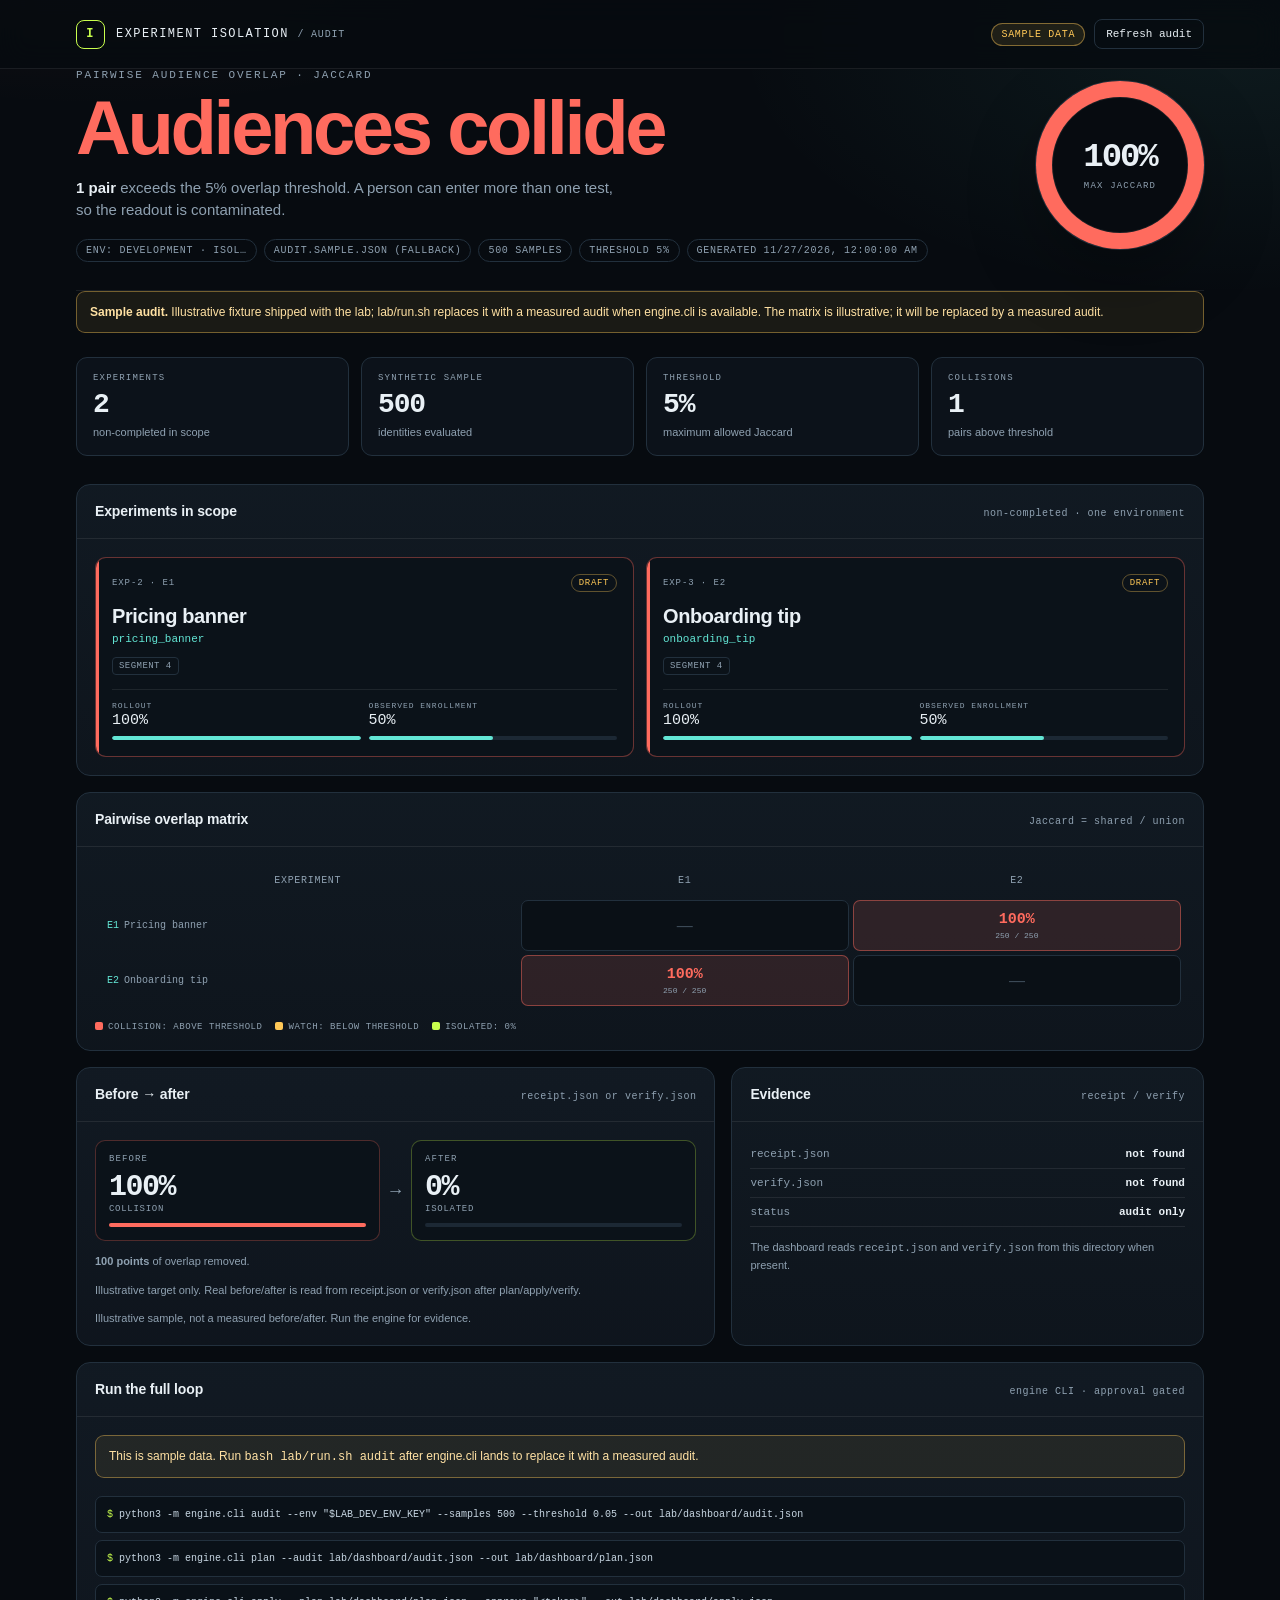
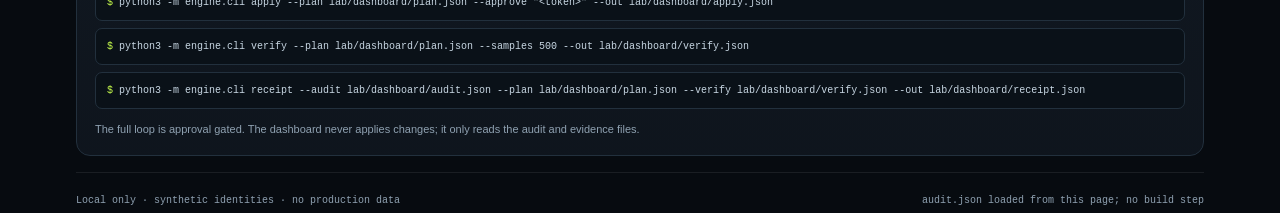
==== lab/dashboard/index.html @ 723dc2e5 "Experiment Isolation: agent skill, engine, and self-hosted lab" ====
<!doctype html>
<html lang="en">
<head>
<meta charset="utf-8">
<meta name="viewport" content="width=device-width, initial-scale=1">
<title>Experiment Isolation Lab · overlap audit</title>
<link rel="icon" href="data:image/svg+xml,<svg xmlns='http://www.w3.org/2000/svg' viewBox='0 0 100 100'><rect width='100' height='100' rx='22' fill='%23070b10'/><path d='M25 70 50 24l25 46' stroke='%23c9ff4d' stroke-width='9' fill='none'/></svg>">
<style>
:root {
  color-scheme: dark;
  --ink: #070b10;
  --panel: #0f161e;
  --panel-2: #121b24;
  --line: #22303d;
  --line-soft: rgba(255,255,255,.08);
  --text: #e9f0f5;
  --muted: #8fa1b1;
  --lime: #c9ff4d;
  --lime-dim: rgba(201,255,77,.13);
  --coral: #ff6b5e;
  --coral-dim: rgba(255,107,94,.13);
  --amber: #ffc857;
  --teal: #63e6d5;
  --mono: ui-monospace, SFMono-Regular, Menlo, Monaco, Consolas, monospace;
  --sans: -apple-system, BlinkMacSystemFont, "Segoe UI", Roboto, Helvetica, Arial, sans-serif;
}
* { box-sizing: border-box; }
html, body { margin: 0; min-height: 100%; }
body {
  background:
    radial-gradient(1000px 480px at 8% -10%, rgba(255,107,94,.10), transparent 60%),
    radial-gradient(800px 420px at 96% 2%, rgba(99,230,213,.07), transparent 62%),
    var(--ink);
  color: var(--text); font-family: var(--sans); line-height: 1.5;
}
body.isolated {
  background:
    radial-gradient(1000px 480px at 8% -10%, rgba(201,255,77,.10), transparent 60%),
    radial-gradient(800px 420px at 96% 2%, rgba(99,230,213,.07), transparent 62%),
    var(--ink);
}
a { color: var(--teal); }
.wrap { max-width: 1180px; margin: 0 auto; padding: 0 26px; }
header {
  position: sticky; top: 0; z-index: 10;
  background: rgba(7,11,16,.84); backdrop-filter: blur(14px);
  border-bottom: 1px solid var(--line-soft);
}
.nav { display: flex; align-items: center; justify-content: space-between; height: 68px; gap: 18px; }
.brand { display: flex; align-items: center; gap: 11px; font-family: var(--mono); font-size: 12px; letter-spacing: .12em; text-transform: uppercase; }
.mark { width: 29px; height: 29px; border: 1px solid var(--lime); border-radius: 8px; display: grid; place-items: center; color: var(--lime); font-weight: 700; }
.brand small { color: var(--muted); font-size: 10px; letter-spacing: .08em; }
.actions { display: flex; align-items: center; gap: 9px; }
.chip {
  display: inline-flex; align-items: center; gap: 6px; border: 1px solid var(--line);
  border-radius: 999px; padding: 5px 9px; font: 10px var(--mono); letter-spacing: .07em;
  text-transform: uppercase; color: var(--muted); white-space: nowrap;
}
.chip.live { border-color: rgba(201,255,77,.42); color: var(--lime); background: var(--lime-dim); }
.chip.warn { border-color: rgba(255,200,87,.45); color: var(--amber); background: rgba(255,200,87,.10); }
button {
  background: transparent; color: var(--text); border: 1px solid var(--line);
  border-radius: 8px; padding: 8px 11px; font: 11px var(--mono); cursor: pointer;
}
button:hover { border-color: var(--lime); color: var(--lime); }
button:disabled { opacity: .55; cursor: progress; }
main { padding: 42px 0 64px; }
.hero { display: grid; grid-template-columns: minmax(0, 1fr) 190px; gap: 30px; align-items: center; padding-bottom: 28px; border-bottom: 1px solid var(--line-soft); }
.kicker { font: 11px var(--mono); letter-spacing: .17em; text-transform: uppercase; color: var(--muted); margin-bottom: 12px; }
h1 { font-size: clamp(40px, 6.2vw, 76px); line-height: .92; letter-spacing: -.045em; margin: 0 0 14px; font-weight: 650; }
body.collision h1 { color: var(--coral); }
body.isolated h1 { color: var(--lime); }
.lede { color: var(--muted); max-width: 66ch; margin: 0; font-size: 15px; }
.lede strong { color: var(--text); font-weight: 600; }
.meta-row { display: flex; flex-wrap: wrap; gap: 7px; margin-top: 17px; }
.gauge {
  --pct: 0; --verdict: var(--muted);
  width: 168px; height: 168px; border-radius: 50%; justify-self: end;
  background: conic-gradient(var(--verdict) calc(var(--pct) * 1%), #1b2733 0);
  display: grid; place-items: center; position: relative;
  box-shadow: 0 0 0 1px var(--line), 0 28px 70px rgba(0,0,0,.28);
}
.gauge-inner { width: 136px; height: 136px; border-radius: 50%; background: var(--ink); display: flex; flex-direction: column; align-items: center; justify-content: center; border: 1px solid var(--line-soft); }
.gauge-inner span { font: 650 34px/1 var(--mono); letter-spacing: -.06em; }
.gauge-inner small { color: var(--muted); font: 9px var(--mono); letter-spacing: .13em; text-transform: uppercase; margin-top: 7px; }
.stats { display: grid; grid-template-columns: repeat(4, minmax(0,1fr)); gap: 12px; margin: 24px 0 28px; }
.stat { border: 1px solid var(--line); border-radius: 11px; background: rgba(15,22,30,.7); padding: 15px 16px; }
.stat-label { color: var(--muted); font: 9px var(--mono); letter-spacing: .13em; text-transform: uppercase; }
.stat-value { font: 650 28px/1.1 var(--mono); letter-spacing: -.04em; margin-top: 7px; }
.stat-sub { color: var(--muted); font-size: 11px; margin-top: 3px; }
.panel { border: 1px solid var(--line); border-radius: 14px; background: linear-gradient(180deg, rgba(18,27,36,.9), rgba(15,22,30,.9)); margin-bottom: 16px; overflow: hidden; }
.panel-head { display: flex; align-items: baseline; justify-content: space-between; gap: 12px; padding: 16px 18px; border-bottom: 1px solid var(--line-soft); }
.panel-head h2 { margin: 0; font-size: 14px; letter-spacing: -.01em; }
.panel-head p { margin: 0; color: var(--muted); font: 10px var(--mono); letter-spacing: .05em; }
.panel-body { padding: 18px; }
.experiment-grid { display: grid; grid-template-columns: repeat(2, minmax(0,1fr)); gap: 12px; }
.exp-card { border: 1px solid var(--line); border-radius: 11px; background: #0b1219; padding: 16px; position: relative; overflow: hidden; }
.exp-card.hit { border-color: rgba(255,107,94,.38); }
.exp-card.hit::before { content: ""; position: absolute; left: 0; top: 0; bottom: 0; width: 3px; background: var(--coral); }
.exp-top { display: flex; justify-content: space-between; align-items: center; gap: 8px; }
.exp-id { font: 9px var(--mono); color: var(--muted); letter-spacing: .1em; }
.status { font: 9px var(--mono); text-transform: uppercase; letter-spacing: .07em; border: 1px solid var(--line); border-radius: 999px; padding: 3px 7px; color: var(--muted); }
.status.running { color: var(--lime); border-color: rgba(201,255,77,.35); }
.status.created { color: var(--amber); border-color: rgba(255,200,87,.35); }
.status.paused, .status.completed { color: var(--muted); }
.exp-card h3 { margin: 9px 0 2px; font-size: 20px; letter-spacing: -.02em; }
.feature { font: 11px var(--mono); color: var(--teal); margin-bottom: 12px; }
.tags { display: flex; flex-wrap: wrap; gap: 5px; margin-bottom: 14px; }
.tag { font: 9px var(--mono); letter-spacing: .05em; text-transform: uppercase; color: var(--muted); border: 1px solid var(--line); border-radius: 4px; padding: 3px 6px; }
.mini-grid { display: grid; grid-template-columns: 1fr 1fr; gap: 8px; border-top: 1px solid var(--line-soft); padding-top: 11px; }
.mini-label { font: 8px var(--mono); letter-spacing: .12em; text-transform: uppercase; color: var(--muted); }
.mini-value { font: 15px var(--mono); margin-top: 2px; }
.bar { height: 4px; border-radius: 999px; background: #1c2834; overflow: hidden; margin-top: 7px; }
.bar span { display: block; height: 100%; background: var(--teal); border-radius: inherit; }
.empty { border: 1px dashed var(--line); border-radius: 10px; padding: 26px; color: var(--muted); text-align: center; font-size: 13px; }
.matrix-wrap { overflow-x: auto; }
.matrix { width: 100%; border-collapse: separate; border-spacing: 4px; min-width: 540px; }
.matrix caption { text-align: left; color: var(--muted); font: 10px var(--mono); padding-bottom: 9px; }
.matrix th { font: 10px var(--mono); color: var(--muted); text-align: left; font-weight: 500; padding: 6px 8px; }
.matrix thead th { text-align: center; text-transform: uppercase; letter-spacing: .07em; }
.matrix tbody th { white-space: nowrap; max-width: 230px; overflow: hidden; text-overflow: ellipsis; }
.row-id { color: var(--teal); margin-right: 5px; }
.matrix td { text-align: center; vertical-align: middle; border-radius: 7px; padding: 10px 8px; min-width: 92px; border: 1px solid var(--line); background: #0b1219; }
.matrix td strong { display: block; font: 600 15px var(--mono); }
.matrix td small { display: block; color: var(--muted); font: 8px var(--mono); margin-top: 3px; }
.matrix td.diag { color: #3d4c59; background: #0a1016; }
.matrix td.na { color: #3d4c59; }
.matrix td.collision { background: var(--coral-dim); border-color: rgba(255,107,94,.45); }
.matrix td.collision strong { color: var(--coral); }
.matrix td.watch { background: rgba(255,200,87,.08); border-color: rgba(255,200,87,.3); }
.matrix td.watch strong { color: var(--amber); }
.matrix td.clear { background: rgba(201,255,77,.07); border-color: rgba(201,255,77,.28); }
.matrix td.clear strong { color: var(--lime); }
.legend { display: flex; flex-wrap: wrap; gap: 13px; padding-top: 12px; color: var(--muted); font: 9px var(--mono); text-transform: uppercase; letter-spacing: .06em; }
.legend i { display: inline-block; width: 8px; height: 8px; border-radius: 2px; margin-right: 5px; vertical-align: -1px; }
.two-col { display: grid; grid-template-columns: 1.15fr .85fr; gap: 16px; }
.ba-grid { display: flex; align-items: center; gap: 10px; }
.ba-card { flex: 1; border: 1px solid var(--line); border-radius: 10px; background: #0b1219; padding: 13px; }
.ba-card.before { border-color: rgba(255,107,94,.28); }
.ba-card.after.clear { border-color: rgba(201,255,77,.28); }
.ba-label { font: 9px var(--mono); color: var(--muted); letter-spacing: .12em; text-transform: uppercase; }
.ba-value { font: 650 30px/1 var(--mono); letter-spacing: -.05em; margin: 8px 0 2px; }
.ba-verdict { font: 9px var(--mono); text-transform: uppercase; letter-spacing: .08em; color: var(--muted); }
.ba-bar { height: 4px; border-radius: 999px; background: #1c2834; overflow: hidden; margin-top: 9px; }
.ba-bar span { display: block; height: 100%; background: var(--coral); }
.ba-card.after.clear .ba-bar span { background: var(--lime); }
.ba-arrow { color: var(--muted); font: 18px var(--mono); }
.ba-note { color: var(--muted); font-size: 11px; margin-top: 12px; }
.evidence-row { display: flex; justify-content: space-between; gap: 10px; padding: 8px 0; border-bottom: 1px solid var(--line-soft); font: 11px var(--mono); }
.evidence-row:last-child { border-bottom: 0; }
.evidence-row span { color: var(--muted); }
.pass { color: var(--lime); }
.fail { color: var(--coral); }
.cmd { font: 10px/1.7 var(--mono); color: #c8d7e3; background: #0a1118; border: 1px solid var(--line); border-radius: 7px; padding: 9px 11px; margin-bottom: 7px; overflow-wrap: anywhere; }
.prompt { color: var(--lime); margin-right: 6px; }
.note { border: 1px solid rgba(255,200,87,.4); background: rgba(255,200,87,.08); color: #ffe1a3; border-radius: 9px; padding: 11px 13px; margin: 0 0 18px; font-size: 12px; }
.footer { color: var(--muted); font: 10px/1.6 var(--mono); display: flex; flex-wrap: wrap; justify-content: space-between; gap: 10px; padding-top: 20px; border-top: 1px solid var(--line-soft); }
.sr { position: absolute; width: 1px; height: 1px; padding: 0; margin: -1px; overflow: hidden; clip: rect(0,0,0,0); border: 0; }
@media (max-width: 880px) {
  .hero { grid-template-columns: 1fr; }
  .gauge { justify-self: start; }
  .stats { grid-template-columns: 1fr 1fr; }
  .two-col { grid-template-columns: 1fr; }
  .experiment-grid { grid-template-columns: 1fr; }
}
</style>
</head>
<body>
<header>
  <div class="wrap nav">
    <div class="brand"><span class="mark">I</span><div>Experiment Isolation <small>/ audit</small></div></div>
    <div class="actions">
      <span id="source-chip" class="chip">LOADING</span>
      <button id="refresh" type="button">Refresh audit</button>
    </div>
  </div>
</header>
<main class="wrap">
  <section class="hero">
    <div>
      <div class="kicker">Pairwise audience overlap · Jaccard</div>
      <h1 id="verdict-title">Loading audit</h1>
      <p class="lede" id="verdict-copy">Reading audit.json from this directory.</p>
      <div class="meta-row" id="env-meta"></div>
    </div>
    <div class="gauge" id="gauge" aria-label="Maximum pairwise overlap">
      <div class="gauge-inner"><span id="max-jaccard">—</span><small>max Jaccard</small></div>
    </div>
  </section>
  <div id="sample-note"></div>
  <section class="stats" id="stats"></section>
  <section class="panel">
    <div class="panel-head"><h2>Experiments in scope</h2><p id="experiments-subtitle">non-completed · one environment</p></div>
    <div class="panel-body"><div class="experiment-grid" id="experiment-grid"></div></div>
  </section>
  <section class="panel">
    <div class="panel-head"><h2>Pairwise overlap matrix</h2><p id="matrix-subtitle">Jaccard = shared / union</p></div>
    <div class="panel-body">
      <div class="matrix-wrap" id="matrix"></div>
      <div class="legend">
        <span><i style="background:#ff6b5e"></i>collision: above threshold</span>
        <span><i style="background:#ffc857"></i>watch: below threshold</span>
        <span><i style="background:#c9ff4d"></i>isolated: 0%</span>
      </div>
    </div>
  </section>
  <div class="two-col">
    <section class="panel">
      <div class="panel-head"><h2>Before → after</h2><p>receipt.json or verify.json</p></div>
      <div class="panel-body" id="before-after"></div>
    </section>
    <section class="panel">
      <div class="panel-head"><h2>Evidence</h2><p>receipt / verify</p></div>
      <div class="panel-body" id="evidence"></div>
    </section>
  </div>
  <section class="panel">
    <div class="panel-head"><h2>Run the full loop</h2><p>engine CLI · approval gated</p></div>
    <div class="panel-body" id="runbook"></div>
  </section>
  <div class="footer">
    <span>Local only · synthetic identities · no production data</span>
    <span>audit.json loaded from this page; no build step</span>
  </div>
</main>
<script>
(function () {
  "use strict";

  var state = { audit: null, receipt: null, verify: null, source: "audit.json" };

  function $(id) { return document.getElementById(id); }

  function esc(value) {
    return String(value === null || value === undefined ? "" : value).replace(/[&<>"']/g, function (char) {
      return { "&": "&amp;", "<": "&lt;", ">": "&gt;", '"': "&quot;", "'": "&#39;" }[char];
    });
  }

  function pct(value) {
    if (value === null || value === undefined || isNaN(Number(value))) { return "—"; }
    return (Math.round(Number(value) * 1000) / 10) + "%";
  }

  function number(value) {
    if (value === null || value === undefined || isNaN(Number(value))) { return "—"; }
    return Number(value).toLocaleString();
  }

  function pairKey(a, b) {
    var left = String(a);
    var right = String(b);
    return left < right ? left + "|" + right : right + "|" + left;
  }

  function fetchJson(path, required) {
    return fetch(path, { cache: "no-store" }).then(function (response) {
      if (!response.ok) { throw new Error(path + ": HTTP " + response.status); }
      return response.json();
    }).catch(function (error) {
      if (required) { throw error; }
      return null;
    });
  }

  function setLoading(loading) {
    var button = $("refresh");
    button.disabled = loading;
    button.textContent = loading ? "Loading…" : "Refresh audit";
  }

  function derive() {
    var audit = state.audit || {};
    var experiments = Array.isArray(audit.experiments) ? audit.experiments : [];
    var overlaps = Array.isArray(audit.overlaps) ? audit.overlaps : [];
    var threshold = Number(audit.threshold);
    if (isNaN(threshold)) { threshold = 0.05; }

    var maxJaccard = 0;
    overlaps.forEach(function (overlap) {
      var value = Number(overlap.jaccard);
      if (!isNaN(value) && value > maxJaccard) { maxJaccard = value; }
    });

    var collisionPairs = [];
    if (Array.isArray(audit.collisions) && audit.collisions.length) {
      collisionPairs = audit.collisions.map(function (pair) { return [pair[0], pair[1]]; });
    } else {
      overlaps.forEach(function (overlap) {
        var value = Number(overlap.jaccard);
        if (String(overlap.verdict || "").toLowerCase() === "collision" || value > threshold) {
          collisionPairs.push([overlap.a, overlap.b]);
        }
      });
    }

    var collisionKeys = {};
    var collisionIds = {};
    collisionPairs.forEach(function (pair) {
      collisionKeys[pairKey(pair[0], pair[1])] = true;
      collisionIds[String(pair[0])] = true;
      collisionIds[String(pair[1])] = true;
    });

    var verdict = String(audit.verdict || "").toLowerCase();
    if (!verdict) {
      verdict = collisionPairs.length || maxJaccard > threshold ? "collision" : "isolated";
    }
    if (verdict !== "collision" && verdict !== "isolated") { verdict = "isolated"; }

    // Receipt/verify describe the state AFTER apply. The audit stays the
    // before-snapshot for the matrix, but the hero should show the current
    // measured state once evidence exists.
    var afterEvidence = null;
    if (state.receipt && state.receipt.after && state.receipt.after.max_jaccard !== undefined) {
      afterEvidence = {
        maxJaccard: Number(state.receipt.after.max_jaccard),
        verdict: String(state.receipt.after.verdict || "").toLowerCase() || "isolated",
        source: "receipt.json"
      };
    } else if (state.verify && state.verify.after_jaccard !== undefined) {
      afterEvidence = {
        maxJaccard: Number(state.verify.after_jaccard),
        verdict: Number(state.verify.after_jaccard) > threshold ? "collision" : "isolated",
        source: "verify.json"
      };
    }
    if (afterEvidence && afterEvidence.verdict !== "collision" && afterEvidence.verdict !== "isolated") {
      afterEvidence.verdict = afterEvidence.maxJaccard > threshold ? "collision" : "isolated";
    }
    var displayJaccard = afterEvidence ? afterEvidence.maxJaccard : maxJaccard;
    var displayVerdict = afterEvidence ? afterEvidence.verdict : verdict;
    var displayIsCollision = displayVerdict === "collision";

    function overlapFor(a, b) {
      var key = pairKey(a, b);
      for (var index = 0; index < overlaps.length; index += 1) {
        if (pairKey(overlaps[index].a, overlaps[index].b) === key) { return overlaps[index]; }
      }
      return null;
    }

    function observedRate(id) {
      var rates = [];
      overlaps.forEach(function (overlap) {
        if (String(overlap.a) === String(id) && overlap.a_rate !== undefined) { rates.push(Number(overlap.a_rate)); }
        if (String(overlap.b) === String(id) && overlap.b_rate !== undefined) { rates.push(Number(overlap.b_rate)); }
      });
      if (!rates.length) { return null; }
      return Math.max.apply(null, rates);
    }

    return {
      audit: audit,
      experiments: experiments,
      overlaps: overlaps,
      threshold: threshold,
      maxJaccard: maxJaccard,
      collisionPairs: collisionPairs,
      collisionKeys: collisionKeys,
      collisionIds: collisionIds,
      verdict: verdict,
      isCollision: verdict === "collision",
      afterEvidence: afterEvidence,
      displayJaccard: displayJaccard,
      displayVerdict: displayVerdict,
      displayIsCollision: displayIsCollision,
      overlapFor: overlapFor,
      observedRate: observedRate,
      sample: (audit._meta || {}).source === "sample",
      meta: audit._meta || {}
    };
  }

  function renderStats(model) {
    var items = [
      { label: "Experiments", value: String(model.experiments.length), sub: "non-completed in scope" },
      { label: "Synthetic sample", value: number(model.audit.sample_size), sub: "identities evaluated" },
      { label: "Threshold", value: pct(model.threshold), sub: "maximum allowed Jaccard" },
      {
        label: model.afterEvidence ? "Collisions (before)" : "Collisions",
        value: String(model.collisionPairs.length),
        sub: model.afterEvidence ? "audit snapshot" : "pairs above threshold"
      }
    ];
    $("stats").innerHTML = items.map(function (item) {
      return "<div class='stat'><div class='stat-label'>" + esc(item.label) + "</div>" +
        "<div class='stat-value'>" + esc(item.value) + "</div>" +
        "<div class='stat-sub'>" + esc(item.sub) + "</div></div>";
    }).join("");
  }

  function renderExperiments(model) {
    if (!model.experiments.length) {
      $("experiment-grid").innerHTML = "<div class='empty'>No experiments in this audit. Run the seed, then regenerate audit.json.</div>";
      return;
    }
    $("experiment-grid").innerHTML = model.experiments.map(function (experiment, index) {
      var id = String(experiment.id);
      var status = String(experiment.status || "unknown").toLowerCase();
      var statusLabel = status === "created" ? "draft" : status;
      var hit = Boolean(model.collisionIds[id]);
      var segmentIds = Array.isArray(experiment.audience_segment_ids) ? experiment.audience_segment_ids : [];
      var tags = segmentIds.length ? segmentIds.map(function (segmentId) {
        return "<span class='tag'>segment " + esc(segmentId) + "</span>";
      }).join("") : "<span class='tag'>no segment</span>";
      var rollout = Number(experiment.rollout_percentage);
      if (isNaN(rollout)) { rollout = 0; }
      var observed = model.observedRate(id);
      return "<article class='exp-card" + (hit ? " hit" : "") + "'>" +
        "<div class='exp-top'><span class='exp-id'>EXP-" + esc(experiment.id) + " · E" + (index + 1) + "</span>" +
        "<span class='status " + esc(status) + "'>" + esc(statusLabel) + "</span></div>" +
        "<h3>" + esc(experiment.name || "Unnamed experiment") + "</h3>" +
        "<div class='feature'>" + esc(experiment.feature || "unknown feature") + "</div>" +
        "<div class='tags'>" + tags + "</div>" +
        "<div class='mini-grid'>" +
        "<div><div class='mini-label'>rollout</div><div class='mini-value'>" + pct(rollout / 100) + "</div>" +
        "<div class='bar'><span style='width:" + Math.max(0, Math.min(100, rollout)) + "%'></span></div></div>" +
        "<div><div class='mini-label'>" + (model.afterEvidence ? "observed (before)" : "observed enrollment") + "</div><div class='mini-value'>" + pct(observed) + "</div>" +
        "<div class='bar'><span style='width:" + Math.max(0, Math.min(100, Number(observed || 0) * 100)) + "%'></span></div></div>" +
        "</div></article>";
    }).join("");
  }

  function renderMatrix(model) {
    if (model.experiments.length < 2) {
      $("matrix").innerHTML = "<div class='empty'>A matrix needs at least two experiments.</div>";
      return;
    }
    var html = "<table class='matrix'><caption class='sr'>Pairwise Jaccard overlap between experiments</caption><thead><tr><th scope='col'>Experiment</th>";
    model.experiments.forEach(function (experiment, index) {
      html += "<th scope='col' title='" + esc(experiment.name) + "'>E" + (index + 1) + "</th>";
    });
    html += "</tr></thead><tbody>";
    model.experiments.forEach(function (row, rowIndex) {
      html += "<tr><th scope='row'><span class='row-id'>E" + (rowIndex + 1) + "</span>" + esc(row.name) + "</th>";
      model.experiments.forEach(function (col, colIndex) {
        if (rowIndex === colIndex) {
          html += "<td class='diag'>—</td>";
          return;
        }
        var overlap = model.overlapFor(row.id, col.id);
        if (!overlap) {
          html += "<td class='na'>—</td>";
          return;
        }
        var jaccard = Number(overlap.jaccard);
        var cssClass = jaccard > model.threshold ? "collision" : (jaccard === 0 ? "clear" : "watch");
        html += "<td class='" + cssClass + "'><strong>" + pct(jaccard) + "</strong><small>" +
          number(overlap.shared) + " / " + number(overlap.union) + "</small></td>";
      });
      html += "</tr>";
    });
    html += "</tbody></table>";
    $("matrix").innerHTML = html;
    $("matrix-subtitle").textContent = model.afterEvidence
      ? ((model.verdict === "collision" ? "before snapshot" : "audit snapshot") + " · Jaccard = shared / union")
      : "Jaccard = shared / union";
  }

  function verdictFor(jaccard, threshold) {
    if (jaccard === null || jaccard === undefined || isNaN(Number(jaccard))) { return "not measured"; }
    return Number(jaccard) > threshold ? "collision" : "isolated";
  }

  function beforeAfter(model) {
    var audit = model.audit;
    var before = null;
    var after = null;
    var note = "";

    if (state.receipt && state.receipt.before && state.receipt.after) {
      before = state.receipt.before;
      after = state.receipt.after;
      note = "Read from receipt.json.";
    } else if (state.verify) {
      before = { max_jaccard: state.verify.before_jaccard, verdict: verdictFor(state.verify.before_jaccard, model.threshold) };
      after = { max_jaccard: state.verify.after_jaccard, verdict: verdictFor(state.verify.after_jaccard, model.threshold) };
      note = "Read from verify.json.";
    } else if (audit.before_after && audit.before_after.before) {
      before = audit.before_after.before;
      after = audit.before_after.after || null;
      note = audit.before_after.note || "";
    } else {
      before = { max_jaccard: model.maxJaccard, verdict: model.verdict };
      note = "No receipt.json or verify.json yet. The right-hand panel stays empty until plan → apply → verify runs.";
    }

    var beforeValue = before && before.max_jaccard !== undefined ? Number(before.max_jaccard) : null;
    var afterValue = after && after.max_jaccard !== undefined ? Number(after.max_jaccard) : null;
    var afterClass = afterValue === 0 ? "clear" : "";
    var delta = beforeValue !== null && afterValue !== null ? beforeValue - afterValue : null;

    var html = "<div class='ba-grid'>" +
      "<div class='ba-card before'><div class='ba-label'>Before</div><div class='ba-value'>" + pct(beforeValue) + "</div>" +
      "<div class='ba-verdict'>" + esc(before && before.verdict || verdictFor(beforeValue, model.threshold)) + "</div>" +
      "<div class='ba-bar'><span style='width:" + Math.max(0, Math.min(100, (beforeValue || 0) * 100)) + "%'></span></div></div>" +
      "<div class='ba-arrow'>→</div>" +
      "<div class='ba-card after " + afterClass + "'><div class='ba-label'>After</div><div class='ba-value'>" + (afterValue === null ? "—" : pct(afterValue)) + "</div>" +
      "<div class='ba-verdict'>" + esc(after && after.verdict || verdictFor(afterValue, model.threshold)) + "</div>" +
      "<div class='ba-bar'><span style='width:" + Math.max(0, Math.min(100, (afterValue || 0) * 100)) + "%'></span></div></div>" +
      "</div>";
    if (delta !== null) {
      html += "<div class='ba-note'><strong>" + (Math.round(delta * 1000) / 10) + " points</strong> of overlap removed.</div>";
    }
    if (note) { html += "<div class='ba-note'>" + esc(note) + "</div>"; }
    if (model.sample) { html += "<div class='ba-note'>Illustrative sample, not a measured before/after. Run the engine for evidence.</div>"; }
    $("before-after").innerHTML = html;
  }

  function tokenTotal(counts) {
    if (!counts || typeof counts !== "object") { return 0; }
    return Object.keys(counts).reduce(function (total, key) { return total + Number(counts[key] || 0); }, 0);
  }

  function renderEvidence(model) {
    var receipt = state.receipt;
    var verify = state.verify;
    var rows = [];
    if (receipt) {
      rows.push(["receipt.json", "loaded"]);
      rows.push(["pass", String(Boolean(receipt.pass))]);
      rows.push(["changes", number(Array.isArray(receipt.changes) ? receipt.changes.length : receipt.changes)]);
      rows.push(["token count", number(tokenTotal(receipt.token_count))]);
      rows.push(["rollback steps", number(Array.isArray(receipt.rollback) ? receipt.rollback.length : 0)]);
    } else if (verify) {
      rows.push(["verify.json", "loaded"]);
      rows.push(["pass", String(Boolean(verify.pass))]);
      rows.push(["before", pct(verify.before_jaccard)]);
      rows.push(["after", pct(verify.after_jaccard)]);
      rows.push(["sample", number(verify.sample_size)]);
    } else {
      rows.push(["receipt.json", "not found"]);
      rows.push(["verify.json", "not found"]);
      rows.push(["status", "audit only"]);
    }
    $("evidence").innerHTML = rows.map(function (row, index) {
      var valueClass = row[0] === "pass" ? (row[1] === "true" ? "pass" : "fail") : "";
      return "<div class='evidence-row'><span>" + esc(row[0]) + "</span><strong class='" + valueClass + "'>" + esc(row[1]) + "</strong></div>";
    }).join("") + (state.receipt || state.verify ? "" : "<div class='ba-note'>The dashboard reads <code>receipt.json</code> and <code>verify.json</code> from this directory when present.</div>");
  }

  function commandLine(command) {
    return "<div class='cmd'><span class='prompt'>$</span>" + esc(command) + "</div>";
  }

  function renderRunbook(model) {
    var commands = [
      "python3 -m engine.cli audit --env \"$LAB_DEV_ENV_KEY\" --samples 500 --threshold 0.05 --out lab/dashboard/audit.json",
      "python3 -m engine.cli plan --audit lab/dashboard/audit.json --out lab/dashboard/plan.json",
      "python3 -m engine.cli apply --plan lab/dashboard/plan.json --approve \"<token>\" --out lab/dashboard/apply.json",
      "python3 -m engine.cli verify --plan lab/dashboard/plan.json --samples 500 --out lab/dashboard/verify.json",
      "python3 -m engine.cli receipt --audit lab/dashboard/audit.json --plan lab/dashboard/plan.json --verify lab/dashboard/verify.json --out lab/dashboard/receipt.json"
    ];
    var html = "";
    if (model.sample) {
      html += "<div class='note'>This is sample data. Run <code>bash lab/run.sh audit</code> after engine.cli lands to replace it with a measured audit.</div>";
    }
    html += commands.map(commandLine).join("");
    html += "<div class='ba-note'>The full loop is approval gated. The dashboard never applies changes; it only reads the audit and evidence files.</div>";
    $("runbook").innerHTML = html;
  }

  function renderHeader(model) {
    var audit = model.audit;
    var environment = audit.environment || {};
    var meta = model.meta || {};
    var sourceChip = $("source-chip");
    sourceChip.className = "chip " + (model.sample ? "warn" : "live");
    sourceChip.textContent = model.sample ? "SAMPLE DATA" : "ENGINE AUDIT";

    var metaItems = [];
    metaItems.push("env: " + (environment.name || "unknown") + (environment.key_prefix ? " · " + environment.key_prefix + "…" : ""));
    metaItems.push(state.source);
    metaItems.push(number(audit.sample_size) + " samples");
    metaItems.push("threshold " + pct(model.threshold));
    if (model.afterEvidence) { metaItems.push("after: " + model.afterEvidence.source); }
    if (meta.generated_at) { metaItems.push("generated " + new Date(meta.generated_at).toLocaleString()); }
    $("env-meta").innerHTML = metaItems.map(function (item) {
      return "<span class='chip'>" + esc(item) + "</span>";
    }).join("");
    $("experiments-subtitle").textContent = model.afterEvidence
      ? (model.verdict === "collision" ? "audit snapshot · before apply" : "audit snapshot · current")
      : "non-completed · one environment";

    $("sample-note").innerHTML = "";
    if (model.sample) {
      $("sample-note").innerHTML = "<div class='note'><strong>Sample audit.</strong> " +
        esc(meta.reason || "engine.cli is not available yet") +
        " The matrix is illustrative; it will be replaced by a measured audit.</div>";
    }
  }

  function renderVerdict(model) {
    var title = $("verdict-title");
    var copy = $("verdict-copy");
    if (!model.experiments.length) {
      title.textContent = "No experiments";
      copy.innerHTML = "The audit has no experiments. Run <code>python3 lab/seed/seed.py</code>, then regenerate the audit.";
    } else if (model.afterEvidence) {
      if (model.displayIsCollision) {
        title.textContent = "Audiences still collide";
        copy.innerHTML = "After isolation evidence still shows <strong>" + pct(model.displayJaccard) +
          "</strong> overlap, above the " + pct(model.threshold) + " threshold. Inspect the evidence panel.";
      } else {
        title.textContent = "Audiences isolated";
        copy.innerHTML = "After isolation: no pair exceeds the " + pct(model.threshold) +
          " overlap threshold. The matrix below is the <strong>" +
          (model.verdict === "collision" ? "before snapshot" : "latest audit snapshot") +
          "</strong>; the receipt is the after evidence.";
      }
    } else if (model.isCollision) {
      title.textContent = "Audiences collide";
      copy.innerHTML = "<strong>" + model.collisionPairs.length + " pair" + (model.collisionPairs.length === 1 ? "" : "s") +
        "</strong> " + (model.collisionPairs.length === 1 ? "exceeds" : "exceed") + " the " + pct(model.threshold) +
        " overlap threshold. A person can enter more than one test, so the readout is contaminated.";
    } else {
      title.textContent = "Audiences isolated";
      copy.innerHTML = "No pair exceeds the " + pct(model.threshold) + " overlap threshold. Each identity enters at most one experiment audience.";
    }
    $("max-jaccard").textContent = pct(model.displayJaccard);
    var gauge = $("gauge");
    gauge.style.setProperty("--pct", String(Math.max(0, Math.min(100, Math.round(model.displayJaccard * 100)))));
    gauge.style.setProperty("--verdict", model.displayIsCollision ? "var(--coral)" : "var(--lime)");
  }

  function render() {
    var model = derive();
    document.body.classList.toggle("collision", model.displayIsCollision);
    document.body.classList.toggle("isolated", !model.displayIsCollision);
    renderHeader(model);
    renderVerdict(model);
    renderStats(model);
    renderExperiments(model);
    renderMatrix(model);
    beforeAfter(model);
    renderEvidence(model);
    renderRunbook(model);
  }

  function renderError(error) {
    document.body.classList.remove("isolated");
    document.body.classList.add("collision");
    $("source-chip").className = "chip warn";
    $("source-chip").textContent = "NO DATA";
    $("verdict-title").textContent = "Audit not found";
    $("verdict-copy").innerHTML = "The dashboard could not load <code>audit.json</code>. Start the lab and generate an audit first.";
    $("env-meta").innerHTML = "";
    $("sample-note").innerHTML = "<div class='note'><strong>Expected file:</strong> audit.json in this directory.<br><strong>Command:</strong> bash lab/run.sh<br><strong>Error:</strong> " + esc(error && error.message || error) + "</div>";
    ["stats", "experiment-grid", "matrix", "before-after", "evidence", "runbook"].forEach(function (id) {
      $(id).innerHTML = "<div class='empty'>Nothing to render yet.</div>";
    });
    $("max-jaccard").textContent = "—";
  }

  async function load() {
    setLoading(true);
    var audit = null;
    state.source = "audit.json";
    try {
      audit = await fetchJson("audit.json", true);
    } catch (error) {
      try {
        audit = await fetchJson("audit.sample.json", true);
        state.source = "audit.sample.json (fallback)";
      } catch (sampleError) {
        renderError(error);
        setLoading(false);
        return;
      }
    }
    state.audit = audit;
    var extras = await Promise.all([fetchJson("receipt.json", false), fetchJson("verify.json", false)]);
    state.receipt = extras[0];
    state.verify = extras[1];
    render();
    setLoading(false);
  }

  $("refresh").addEventListener("click", load);
  load();
}());
</script>
</body>
</html>
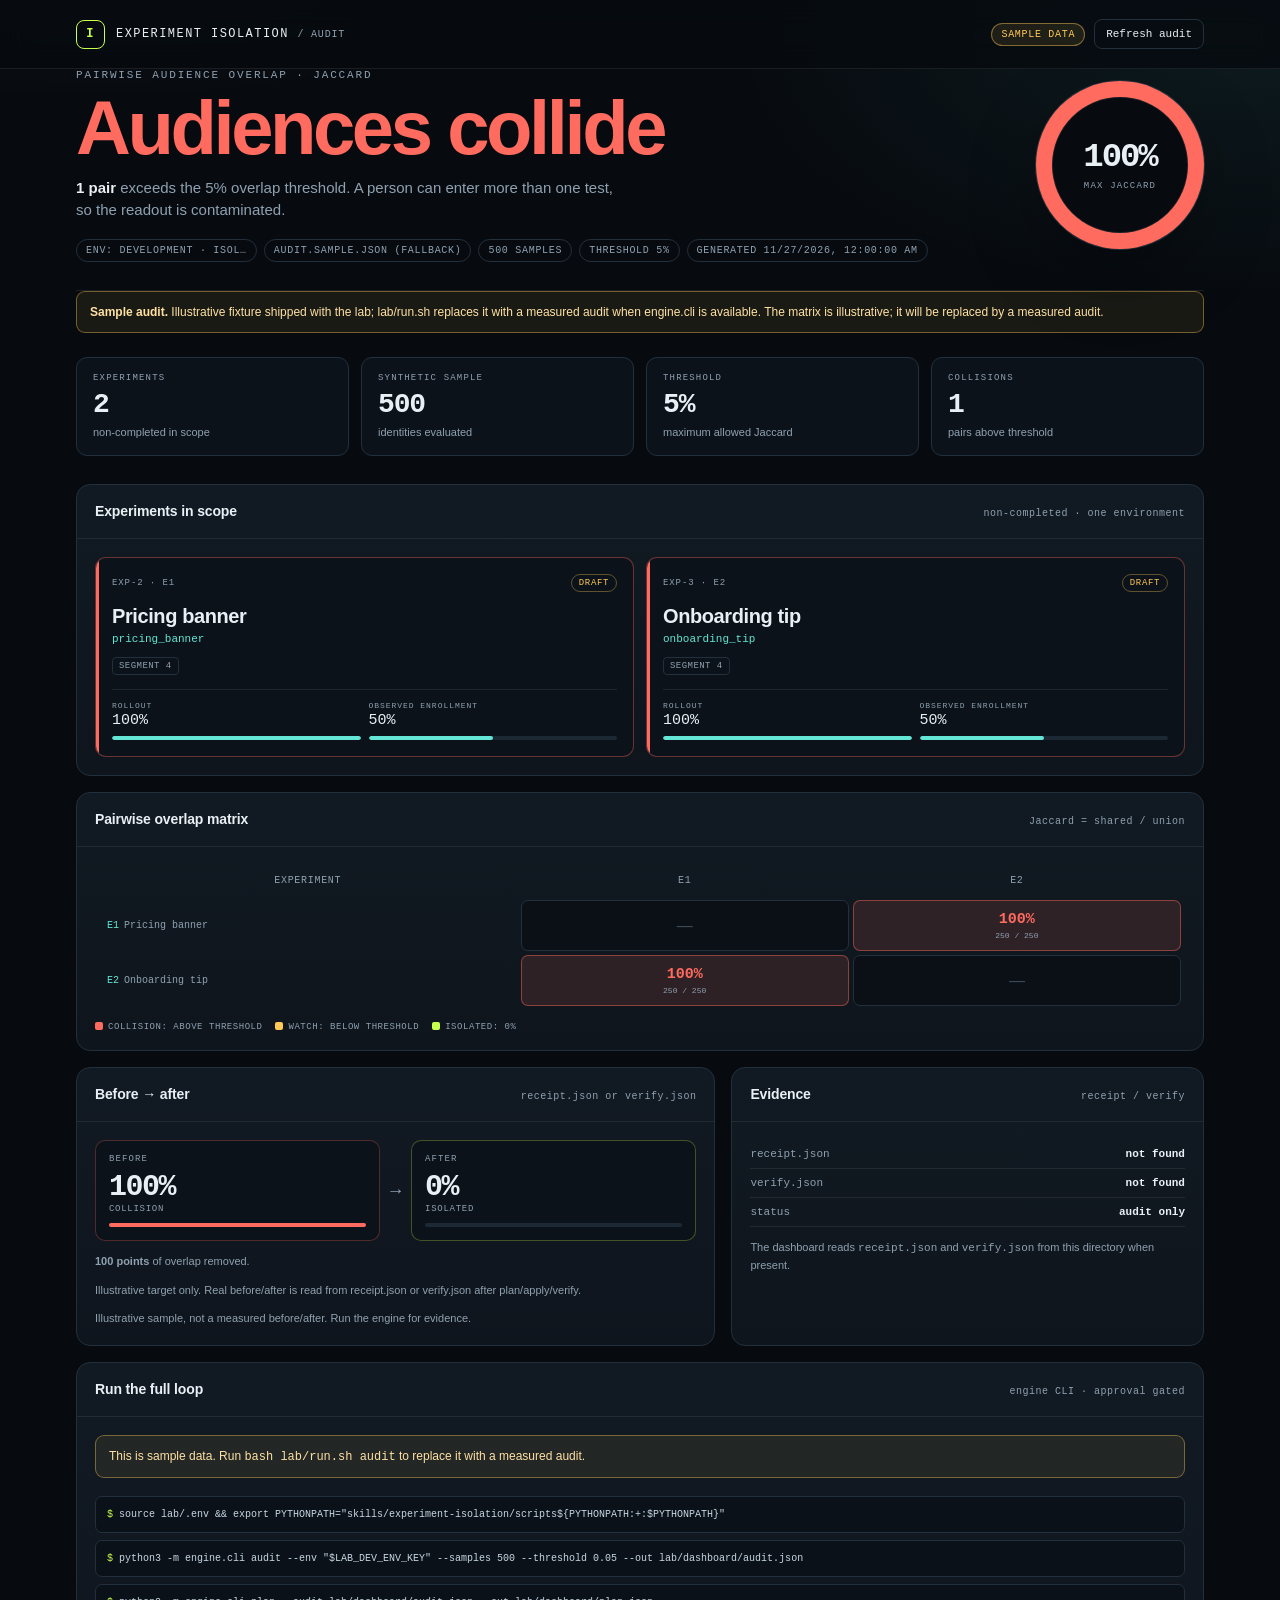
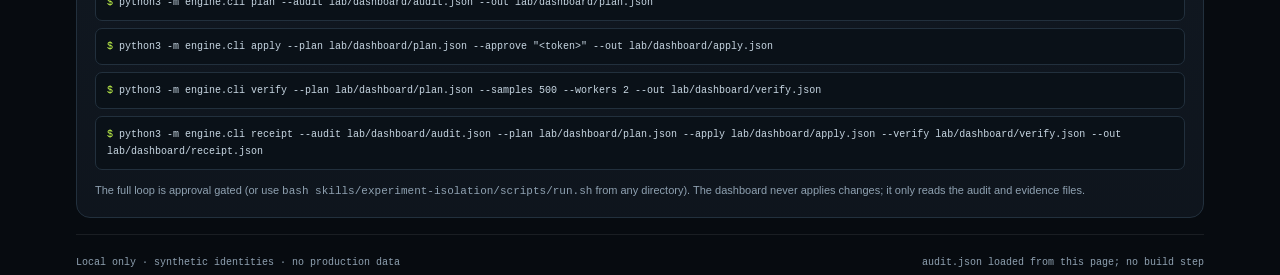
==== commit bc492866: "Refactor engine, standalone skill, lab, and docs for OSS release - Bundle zero-dependency engine und" ====
--- a/lab/dashboard/index.html
+++ b/lab/dashboard/index.html
@@ -288,7 +288,7 @@
     } else {
       overlaps.forEach(function (overlap) {
         var value = Number(overlap.jaccard);
-        if (String(overlap.verdict || "").toLowerCase() === "collision" || value > threshold) {
+        if (String(overlap.verdict || "").toLowerCase() === "collision" || (value > 0 && value >= threshold)) {
           collisionPairs.push([overlap.a, overlap.b]);
         }
       });
@@ -304,7 +304,7 @@
 
     var verdict = String(audit.verdict || "").toLowerCase();
     if (!verdict) {
-      verdict = collisionPairs.length || maxJaccard > threshold ? "collision" : "isolated";
+      verdict = collisionPairs.length || (maxJaccard > 0 && maxJaccard >= threshold) ? "collision" : "isolated";
     }
     if (verdict !== "collision" && verdict !== "isolated") { verdict = "isolated"; }
 
@@ -321,12 +321,12 @@
     } else if (state.verify && state.verify.after_jaccard !== undefined) {
       afterEvidence = {
         maxJaccard: Number(state.verify.after_jaccard),
-        verdict: Number(state.verify.after_jaccard) > threshold ? "collision" : "isolated",
+        verdict: (Number(state.verify.after_jaccard) > 0 && Number(state.verify.after_jaccard) >= threshold) ? "collision" : "isolated",
         source: "verify.json"
       };
     }
     if (afterEvidence && afterEvidence.verdict !== "collision" && afterEvidence.verdict !== "isolated") {
-      afterEvidence.verdict = afterEvidence.maxJaccard > threshold ? "collision" : "isolated";
+      afterEvidence.verdict = (afterEvidence.maxJaccard > 0 && afterEvidence.maxJaccard >= threshold) ? "collision" : "isolated";
     }
     var displayJaccard = afterEvidence ? afterEvidence.maxJaccard : maxJaccard;
     var displayVerdict = afterEvidence ? afterEvidence.verdict : verdict;
@@ -445,7 +445,7 @@
           return;
         }
         var jaccard = Number(overlap.jaccard);
-        var cssClass = jaccard > model.threshold ? "collision" : (jaccard === 0 ? "clear" : "watch");
+        var cssClass = jaccard === 0 ? "clear" : (jaccard >= model.threshold ? "collision" : "watch");
         html += "<td class='" + cssClass + "'><strong>" + pct(jaccard) + "</strong><small>" +
           number(overlap.shared) + " / " + number(overlap.union) + "</small></td>";
       });
@@ -460,7 +460,8 @@
 
   function verdictFor(jaccard, threshold) {
     if (jaccard === null || jaccard === undefined || isNaN(Number(jaccard))) { return "not measured"; }
-    return Number(jaccard) > threshold ? "collision" : "isolated";
+    var value = Number(jaccard);
+    return (value > 0 && value >= threshold) ? "collision" : "isolated";
   }
 
   function beforeAfter(model) {
@@ -518,10 +519,16 @@
     var verify = state.verify;
     var rows = [];
     if (receipt) {
+      var counts = receipt.token_count;
+      var receiptTokens = counts && typeof counts === "object" && counts.receipt !== undefined
+        ? Number(counts.receipt)
+        : (typeof counts === "number" ? counts : Math.ceil(JSON.stringify(receipt).length / 4));
+      var workflowTotal = typeof counts === "number" ? counts : tokenTotal(counts);
       rows.push(["receipt.json", "loaded"]);
       rows.push(["pass", String(Boolean(receipt.pass))]);
       rows.push(["changes", number(Array.isArray(receipt.changes) ? receipt.changes.length : receipt.changes)]);
-      rows.push(["token count", number(tokenTotal(receipt.token_count))]);
+      rows.push(["receipt est. tokens", number(receiptTokens)]);
+      rows.push(["workflow artifacts est.", number(workflowTotal)]);
       rows.push(["rollback steps", number(Array.isArray(receipt.rollback) ? receipt.rollback.length : 0)]);
     } else if (verify) {
       rows.push(["verify.json", "loaded"]);
@@ -546,18 +553,19 @@
 
   function renderRunbook(model) {
     var commands = [
+      "source lab/.env && export PYTHONPATH=\"skills/experiment-isolation/scripts${PYTHONPATH:+:$PYTHONPATH}\"",
       "python3 -m engine.cli audit --env \"$LAB_DEV_ENV_KEY\" --samples 500 --threshold 0.05 --out lab/dashboard/audit.json",
       "python3 -m engine.cli plan --audit lab/dashboard/audit.json --out lab/dashboard/plan.json",
       "python3 -m engine.cli apply --plan lab/dashboard/plan.json --approve \"<token>\" --out lab/dashboard/apply.json",
-      "python3 -m engine.cli verify --plan lab/dashboard/plan.json --samples 500 --out lab/dashboard/verify.json",
-      "python3 -m engine.cli receipt --audit lab/dashboard/audit.json --plan lab/dashboard/plan.json --verify lab/dashboard/verify.json --out lab/dashboard/receipt.json"
+      "python3 -m engine.cli verify --plan lab/dashboard/plan.json --samples 500 --workers 2 --out lab/dashboard/verify.json",
+      "python3 -m engine.cli receipt --audit lab/dashboard/audit.json --plan lab/dashboard/plan.json --apply lab/dashboard/apply.json --verify lab/dashboard/verify.json --out lab/dashboard/receipt.json"
     ];
     var html = "";
     if (model.sample) {
-      html += "<div class='note'>This is sample data. Run <code>bash lab/run.sh audit</code> after engine.cli lands to replace it with a measured audit.</div>";
+      html += "<div class='note'>This is sample data. Run <code>bash lab/run.sh audit</code> to replace it with a measured audit.</div>";
     }
     html += commands.map(commandLine).join("");
-    html += "<div class='ba-note'>The full loop is approval gated. The dashboard never applies changes; it only reads the audit and evidence files.</div>";
+    html += "<div class='ba-note'>The full loop is approval gated (or use <code>bash skills/experiment-isolation/scripts/run.sh</code> from any directory). The dashboard never applies changes; it only reads the audit and evidence files.</div>";
     $("runbook").innerHTML = html;
   }
 
